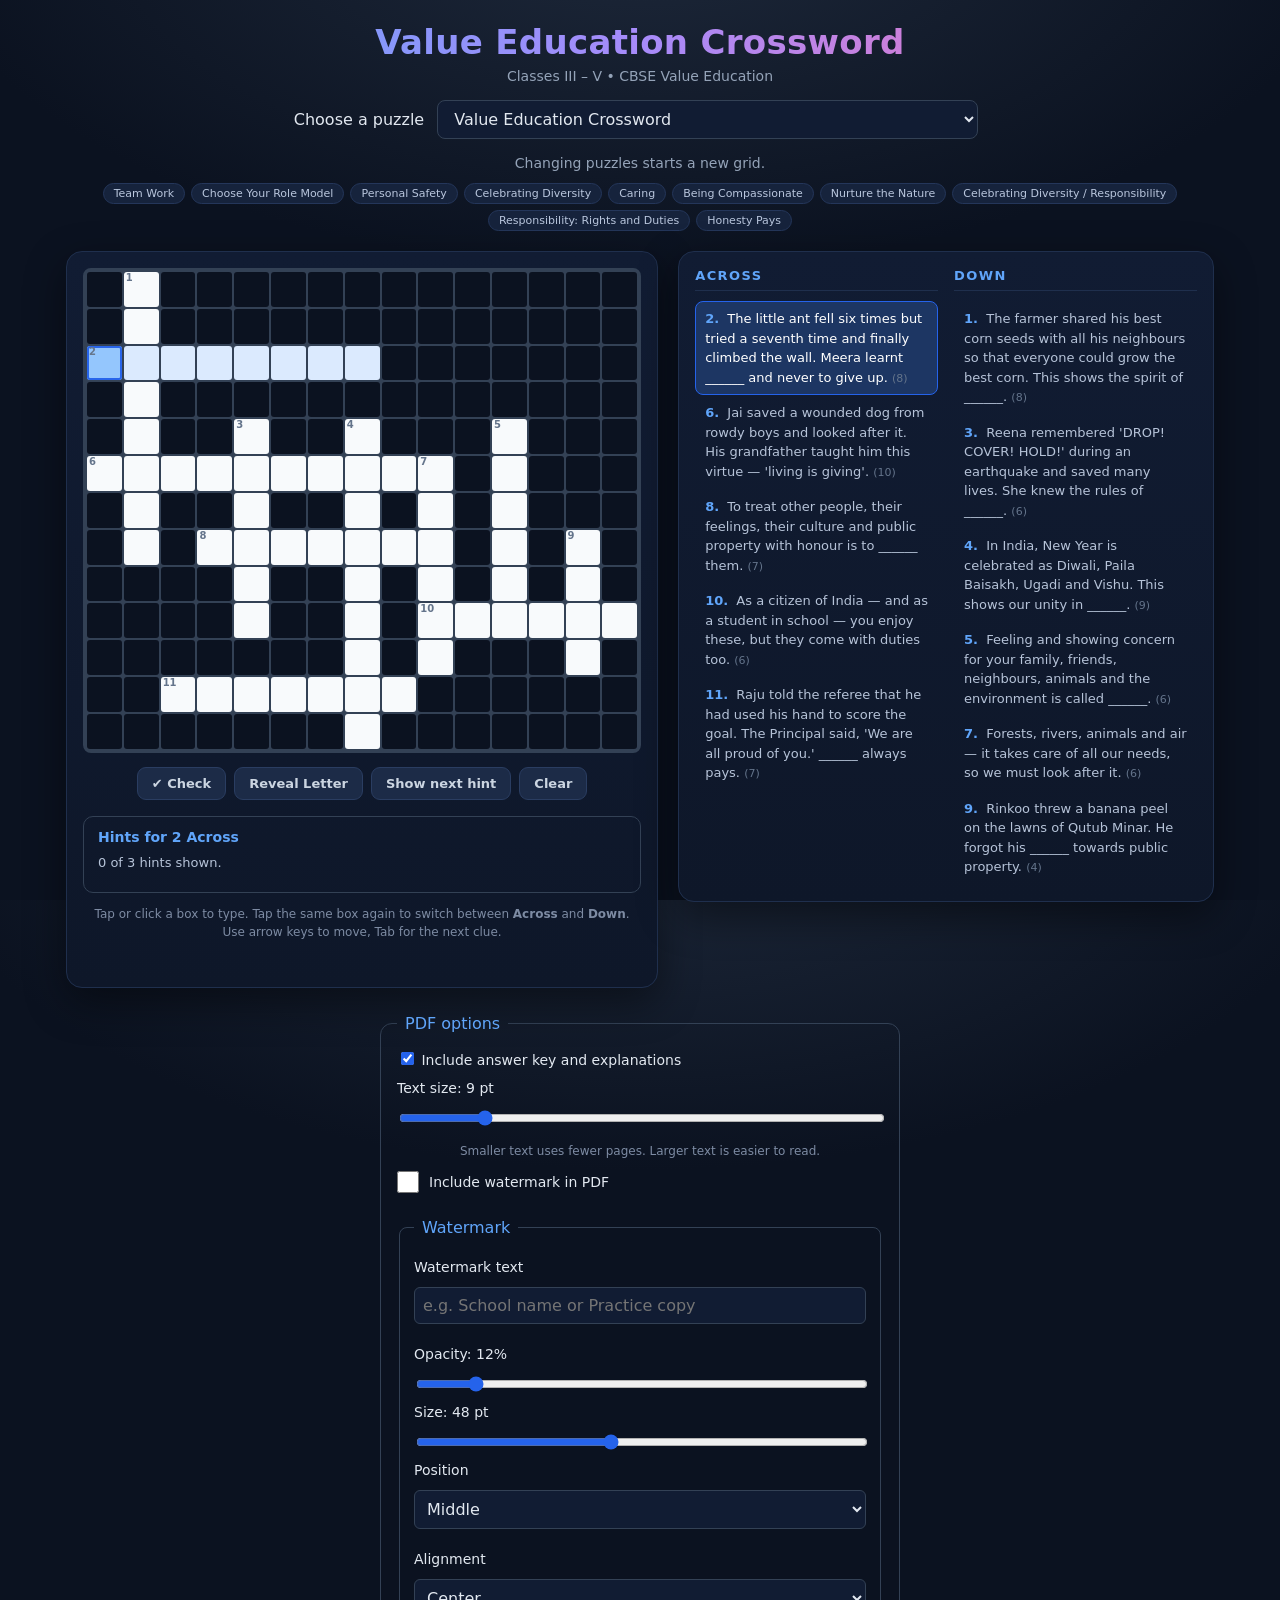
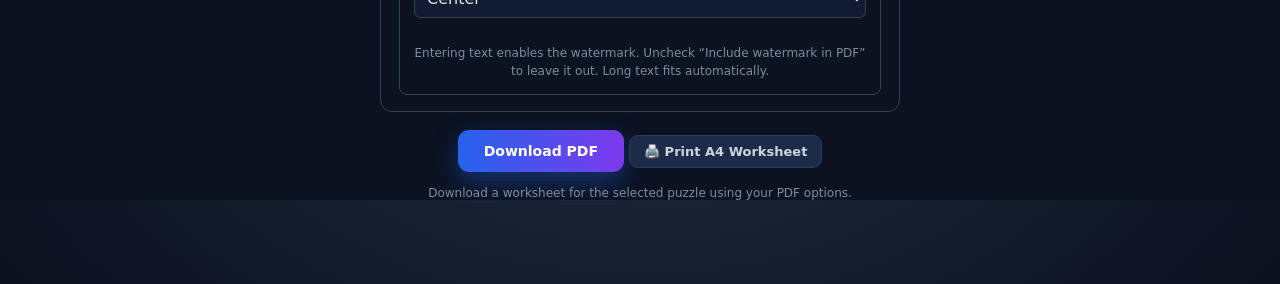
==== crossword/index.html @ b8155b6d "Keep watermark controls editable and improve phone usability" ====
<!DOCTYPE html>
<html lang="en">
<head>
<meta charset="utf-8">
<meta name="viewport" content="width=device-width, initial-scale=1">
<title>Value Education Crossword — Classes III–V</title>
<link rel="stylesheet" href="style.css">
</head>
<body>

<!-- ============ INTERACTIVE APP ============ -->
<div class="app">
  <header class="top">
    <h1>Value Education Crossword</h1>
    <p>Classes III – V &nbsp;•&nbsp; CBSE Value Education</p>
    <label for="puzzle-select">Choose a puzzle</label>
    <select id="puzzle-select" disabled><option>Loading puzzles…</option></select>
    <p id="puzzle-load-status" role="status">Loading puzzles…</p>
    <div class="chips"></div>
  </header>

  <div class="layout">
    <section class="card">
      <div class="grid-wrap">
        <div id="grid" tabindex="0">
          <input id="letter-input" type="text" inputmode="text" autocomplete="off" autocorrect="off" autocapitalize="characters" spellcheck="false" aria-label="Crossword letter" aria-describedby="typing-hint">
        </div>
      </div>
      <div class="toolbar">
        <button id="btn-check">✔ Check</button>
        <button id="btn-letter">Reveal Letter</button>
        <button id="btn-hint" disabled>Show next hint</button>
        <button id="btn-clear">Clear</button>
      </div>
      <section class="word-hints" aria-labelledby="word-hints-title">
        <h2 id="word-hints-title">Word hints</h2>
        <p id="word-hints-status" role="status">Select a word to see its available hints.</p>
        <ol id="word-hints-list"></ol>
      </section>
      <p class="hint" id="typing-hint">Tap or click a box to type. Tap the same box again to switch between <b>Across</b> and <b>Down</b>. Use arrow keys to move, Tab for the next clue.</p>
      <div class="status" id="status"></div>
    </section>

    <section class="card clues-card">
      <div class="clue-col">
        <h3>Across</h3>
        <ul id="across-list"></ul>
      </div>
      <div class="clue-col">
        <h3>Down</h3>
        <ul id="down-list"></ul>
      </div>
    </section>
  </div>

  <div class="print-bar">
    <fieldset class="pdf-options">
      <legend>PDF options</legend>
      <label><input id="pdf-answers" type="checkbox" checked> Include answer key and explanations</label>
      <label for="pdf-text-size">Text size: <output id="pdf-text-size-value" for="pdf-text-size">9 pt</output></label>
      <input id="pdf-text-size" type="range" min="8" max="14" step="0.5" value="9">
      <p class="hint">Smaller text uses fewer pages. Larger text is easier to read.</p>
      <label class="watermark-toggle"><input id="pdf-watermark-enabled" type="checkbox"> Include watermark in PDF</label>
      <fieldset id="pdf-watermark-options" class="watermark-options">
        <legend>Watermark</legend>
        <label for="pdf-watermark-text">Watermark text</label>
        <input id="pdf-watermark-text" type="text" maxlength="120" placeholder="e.g. School name or Practice copy">
        <label for="pdf-watermark-opacity">Opacity: <output id="pdf-watermark-opacity-value" for="pdf-watermark-opacity">12%</output></label>
        <input id="pdf-watermark-opacity" type="range" min="0" max="100" value="12">
        <label for="pdf-watermark-size">Size: <output id="pdf-watermark-size-value" for="pdf-watermark-size">48 pt</output></label>
        <input id="pdf-watermark-size" type="range" min="12" max="96" step="2" value="48">
        <label for="pdf-watermark-position">Position</label>
        <select id="pdf-watermark-position">
          <option value="top">Top</option>
          <option value="middle" selected>Middle</option>
          <option value="bottom">Bottom</option>
        </select>
        <label for="pdf-watermark-alignment">Alignment</label>
        <select id="pdf-watermark-alignment">
          <option value="left">Left</option>
          <option value="center" selected>Center</option>
          <option value="right">Right</option>
        </select>
        <p class="hint">Entering text enables the watermark. Uncheck “Include watermark in PDF” to leave it out. Long text fits automatically.</p>
      </fieldset>
    </fieldset>
    <button id="btn-pdf" class="primary" disabled>Download PDF</button>
    <button id="btn-print" disabled>🖨️ Print A4 Worksheet</button>
    <p class="hint">Download a worksheet for the selected puzzle using your PDF options.</p>
    <p id="pdf-status" class="hint" role="status"></p>
  </div>
</div>

<!-- ============ PRINT AREA ============ -->
<div id="print-area"></div>

<script src="vendor/qrcode.js"></script>
<script src="pdf.js"></script>
<script src="script.js"></script>
</body>
</html>
---- crossword/style.css ----
:root{
  --bg:#0b1220; --panel:#111c33; --line:#1f2f4d; --line2:#334155;
  --ink:#e2e8f0; --muted:#94a3b8; --accent:#2563eb; --accent2:#60a5fa;
  --good:#16a34a; --bad:#dc2626; --teal:#0d9488;
}
*{box-sizing:border-box}
html,body{height:100%}
body{
  margin:0;
  font-family:"Segoe UI",system-ui,-apple-system,"Helvetica Neue",Arial,sans-serif;
  background:radial-gradient(1200px 600px at 50% -10%,#1e293b 0%,#0b1220 60%);
  color:var(--ink);
  min-height:100vh;
}
.app{max-width:1180px;margin:0 auto;padding:22px 16px 70px}

/* ---------- Header ---------- */
header.top{text-align:center;margin-bottom:20px}
header.top h1{
  font-size:clamp(21px,3.6vw,34px);margin:0 0 6px;letter-spacing:.3px;
  background:linear-gradient(90deg,#60a5fa,#a78bfa,#f472b6);
  -webkit-background-clip:text;background-clip:text;color:transparent;
}
header.top p{margin:2px 0;color:var(--muted);font-size:14px}
.chips{display:flex;flex-wrap:wrap;gap:6px;justify-content:center;margin-top:12px}
.chip{
  background:#16233c;border:1px solid #24365a;color:#b9c6dd;
  font-size:11px;padding:3px 10px;border-radius:999px;white-space:nowrap;
}

#puzzle-select{font:inherit;color:var(--ink);background:var(--panel);border:1px solid var(--line2);border-radius:8px;padding:8px 12px;margin:14px 8px;max-width:100%}
/* ---------- Layout ---------- */
.layout{display:grid;grid-template-columns:minmax(330px,1.05fr) minmax(310px,.95fr);gap:20px;align-items:start}
@media (max-width:920px){.layout{grid-template-columns:1fr}}
.card{
  background:linear-gradient(180deg,#111c33,#0e1729);
  border:1px solid var(--line);border-radius:16px;padding:16px;
  box-shadow:0 14px 40px rgba(0,0,0,.45);
}

/* ---------- Grid ---------- */
.grid-wrap{display:flex;justify-content:center}
#grid{
  position:relative;
  display:grid;gap:2px;background:var(--line2);border:2px solid var(--line2);
  border-radius:8px;padding:2px;width:100%;max-width:640px;outline:none;
}
#letter-input{position:absolute;display:none;opacity:.01;pointer-events:none;font-size:16px;border:0;padding:0;caret-color:transparent}
.cell{
  position:relative;aspect-ratio:1/1;background:#f8fafc;border-radius:3px;
  display:flex;align-items:center;justify-content:center;
  font-weight:800;color:#0f172a;font-size:clamp(9px,1.55vw,18px);
  cursor:pointer;user-select:none;transition:background .12s;
}
.cell.black{background:#0b1220;border-radius:3px;cursor:default}
.cell .num{
  position:absolute;top:1px;left:2px;line-height:1;
  font-size:clamp(6px,.92vw,10px);font-weight:700;color:#64748b;
}
.cell .ltr{line-height:1;padding-top:2px}
.cell.hl{background:#dbeafe}
.cell.sel{background:#93c5fd;box-shadow:inset 0 0 0 2px var(--accent)}
.cell.wrong{color:var(--bad)}
.cell.revealed{color:var(--teal)}

/* ---------- Toolbar ---------- */
.toolbar{display:flex;flex-wrap:wrap;gap:8px;margin-top:14px;justify-content:center}
button{
  font-family:inherit;font-size:13px;font-weight:600;cursor:pointer;
  background:#1c2b47;color:#cbd5e1;border:1px solid #2a3d61;
  padding:8px 14px;border-radius:9px;transition:.15s;
}
button:hover{background:#24385c;color:#fff;transform:translateY(-1px)}
button:active{transform:translateY(0)}
.hint{text-align:center;color:#7d8ba3;font-size:12px;margin:12px 0 0;line-height:1.5}
.status{text-align:center;font-size:14px;font-weight:700;margin-top:10px;min-height:20px}
.word-hints{margin-top:16px;padding:12px 14px;border:1px solid var(--line2);border-radius:10px}
.word-hints h2{font-size:14px;margin:0 0 8px;color:var(--accent2)}
.word-hints p,.word-hints li{font-size:13px;line-height:1.5;color:#b6c3d8}
.word-hints p{margin:0}
.word-hints ol{padding-left:20px;margin:8px 0 0}
.word-hints li+li{margin-top:6px}
button:disabled{opacity:.5;cursor:default;transform:none}

/* ---------- Clues ---------- */
.clues-card{display:grid;grid-template-columns:1fr 1fr;gap:16px}
@media (max-width:560px){.clues-card{grid-template-columns:1fr}}
.clue-col h3{
  margin:0 0 10px;font-size:13px;letter-spacing:1.4px;text-transform:uppercase;
  color:var(--accent2);border-bottom:1px solid var(--line);padding-bottom:7px;
}
.clue-col ul{list-style:none;margin:0;padding:0}
.clue-col li{
  font-size:13px;line-height:1.5;color:#b6c3d8;padding:7px 9px;border-radius:8px;
  cursor:pointer;transition:.12s;border:1px solid transparent;
}
.clue-col li:hover{background:#17253e}
.clue-col li.active{background:#1d3663;border-color:var(--accent);color:#fff}
.clue-col li b{color:var(--accent2);margin-right:4px}
.len{color:#64748b;font-size:11px}

/* ---------- Print bar ---------- */
.print-bar{text-align:center;margin-top:26px}
.pdf-options{max-width:520px;margin:0 auto 18px;padding:16px;border:1px solid var(--line2);border-radius:12px;text-align:left}
.pdf-options legend{color:var(--accent2);padding:0 8px}
.pdf-options label{display:block;margin-bottom:12px;font-size:14px}
.pdf-options input[type="range"]{width:100%;accent-color:var(--accent)}
.pdf-options input[type="checkbox"]{accent-color:var(--accent)}
.watermark-options{margin-top:14px;padding:14px;border:1px solid var(--line2);border-radius:8px}
.pdf-options .watermark-toggle{display:flex;align-items:center;gap:10px;min-height:44px;cursor:pointer}
.watermark-toggle input{width:22px;height:22px;margin:0;flex-shrink:0}
.watermark-options input[type="text"],.watermark-options select{width:100%;font:inherit;font-size:16px;background:var(--panel);color:var(--ink);border:1px solid var(--line2);border-radius:6px;padding:8px;margin-bottom:14px}
.watermark-options label{margin-top:8px}
button.primary{
  background:linear-gradient(90deg,#2563eb,#7c3aed);color:#fff;border:none;
  padding:13px 26px;font-size:14px;border-radius:11px;
  box-shadow:0 10px 26px rgba(37,99,235,.4);
}
button.primary:hover{filter:brightness(1.12)}

/* ================= PRINT ================= */
#print-area{display:none}

@media print{
  @page{size:A4 portrait;margin:11mm}
  body{background:#fff !important;color:#000 !important}
  .app{display:none !important}
  #print-area{display:block !important}
  .print-page{page-break-after:always}
  .print-page:last-child{page-break-after:auto}

  .print-page h1{font-size:17pt;margin:0 0 2mm;text-align:center;color:#000}
  .psub{text-align:center;font-size:9pt;color:#444;margin:0 0 2mm}
  .pinst{font-size:8.5pt;color:#333;margin:0 0 3mm;text-align:center;line-height:1.4}
  .pname{font-size:9pt;color:#000;margin:0 0 4mm;text-align:center;letter-spacing:.4px}

  .p-grid{display:grid;margin:0 auto 5mm;width:max-content}
  .p-cell{
    border:.6pt solid #555;position:relative;
    display:flex;align-items:center;justify-content:center;
    font-size:9pt;font-weight:700;color:#000;
  }
  .p-black{background:transparent;border:none}
  .p-num{position:absolute;top:0;left:1px;font-size:5pt;font-weight:700;line-height:1;color:#000}
  .p-ltr{font-size:9pt;font-weight:800;line-height:1}

  .p-clues{display:grid;grid-template-columns:1fr 1fr;gap:6mm}
  .p-clues h2{
    font-size:9.5pt;margin:0 0 2mm;letter-spacing:1px;text-transform:uppercase;
    border-bottom:.8pt solid #000;padding-bottom:1mm;
  }
  .p-clues p{font-size:8pt;line-height:1.4;margin:0 0 2mm;color:#000}
  .p-clues p{break-inside:avoid}
  .p-hint{display:block;margin-top:1mm}
  .p-len{color:#555;font-size:7pt}

  .p-explain p{
    font-size:7.6pt;line-height:1.42;margin:0 0 2.2mm;color:#000;
    padding-bottom:1.6mm;border-bottom:.4pt dotted #999;
  }
  .p-explain b{font-size:8pt}
  .p-explain i{color:#333}
  .p-exp{display:block;margin-top:.6mm;color:#222}
  .p-grid-answers .p-cell{font-size:6.6pt}
  .p-grid-answers .p-ltr{font-size:6.6pt}
  .p-grid-answers .p-num{font-size:4pt}
}
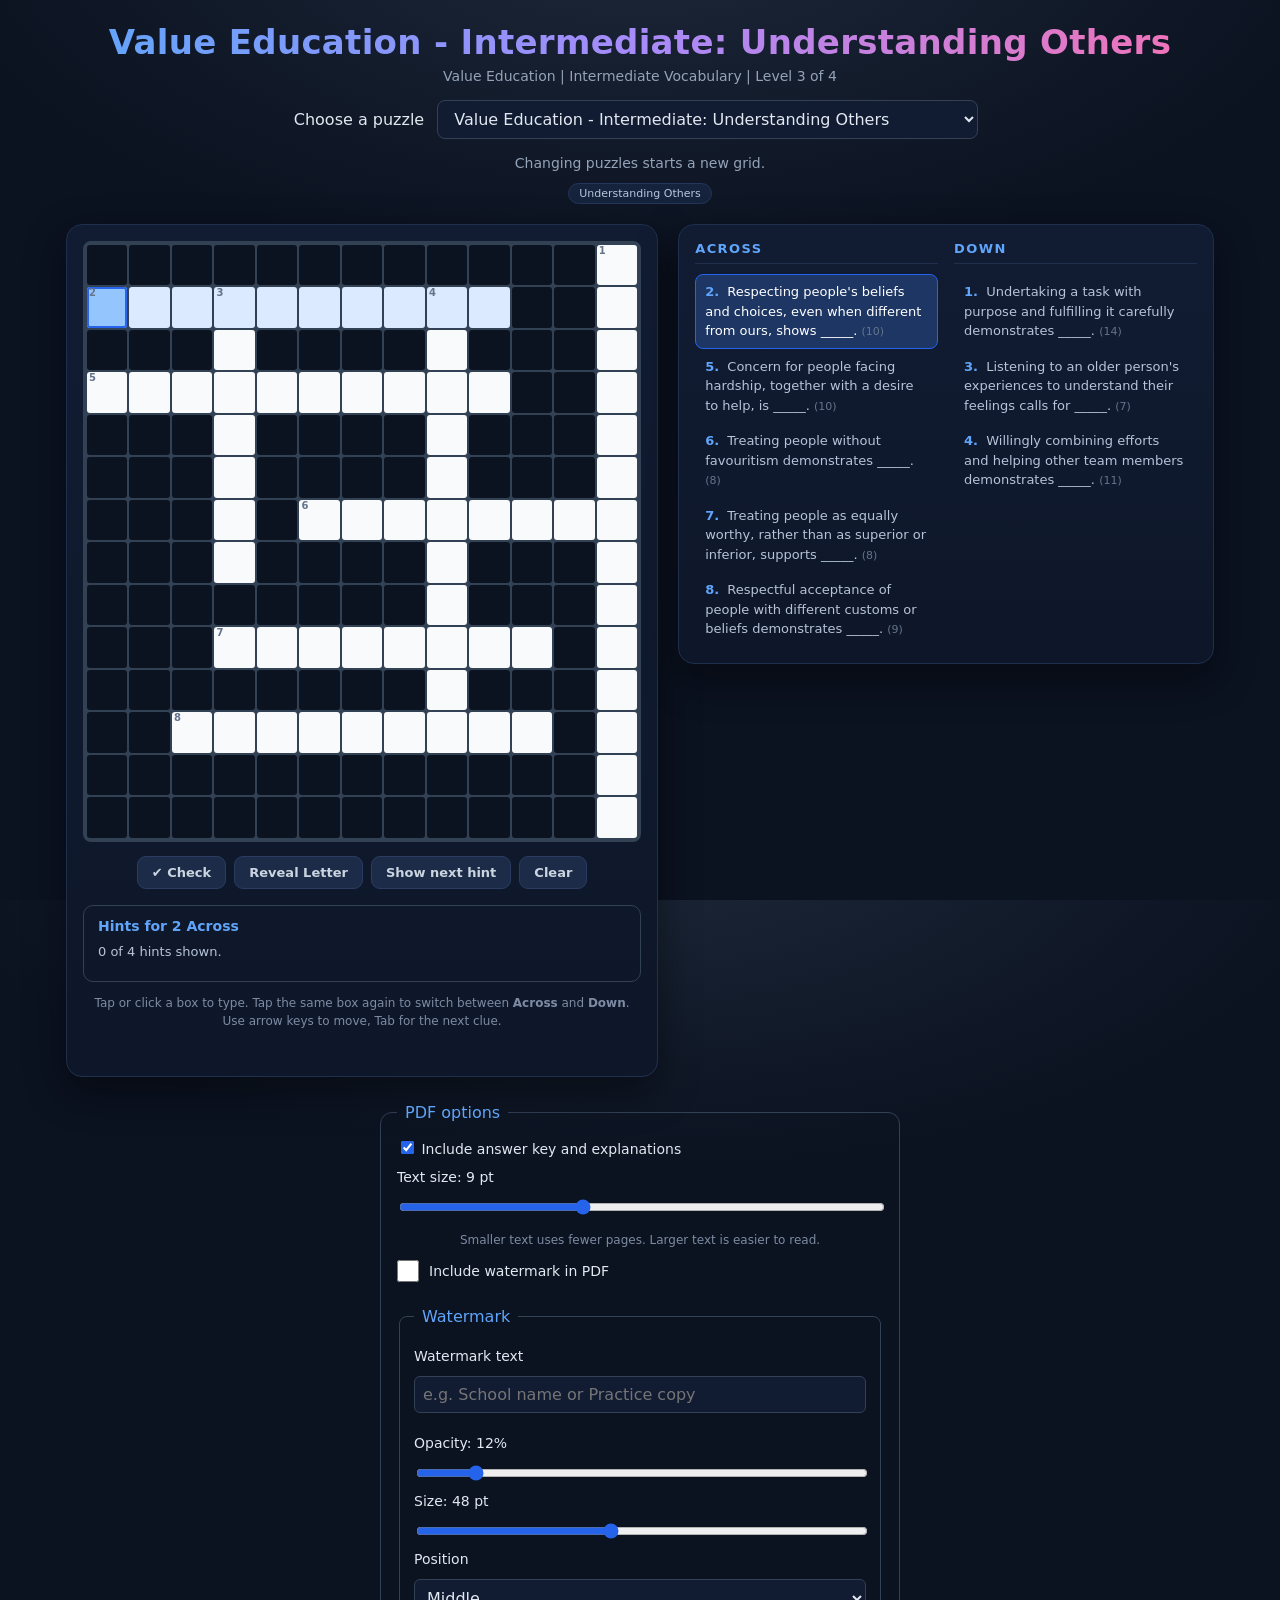
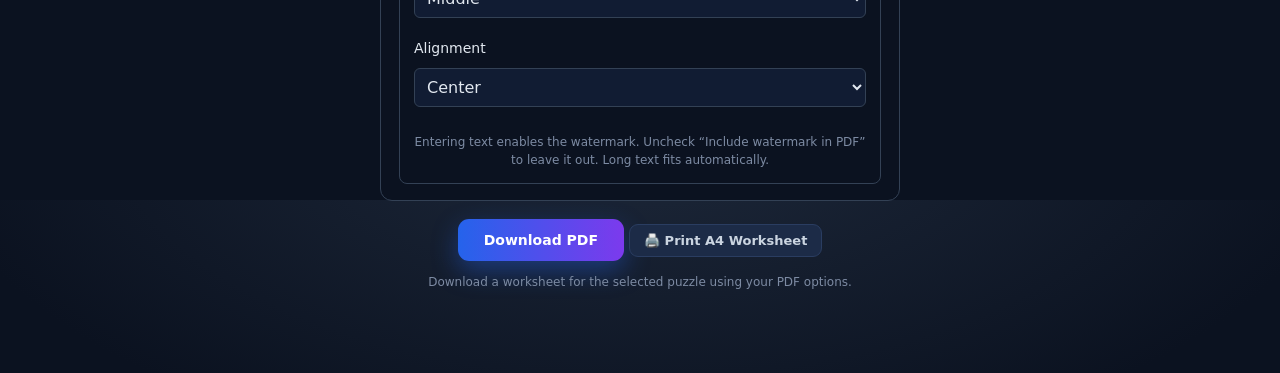
==== commit 24e945bf: "Lower minimum PDF text size to 6 pt" ====
--- a/crossword/index.html
+++ b/crossword/index.html
@@ -58,7 +58,7 @@
       <legend>PDF options</legend>
       <label><input id="pdf-answers" type="checkbox" checked> Include answer key and explanations</label>
       <label for="pdf-text-size">Text size: <output id="pdf-text-size-value" for="pdf-text-size">9 pt</output></label>
-      <input id="pdf-text-size" type="range" min="8" max="14" step="0.5" value="9">
+      <input id="pdf-text-size" type="range" min="6" max="14" step="0.5" value="9">
       <p class="hint">Smaller text uses fewer pages. Larger text is easier to read.</p>
       <label class="watermark-toggle"><input id="pdf-watermark-enabled" type="checkbox"> Include watermark in PDF</label>
       <fieldset id="pdf-watermark-options" class="watermark-options">
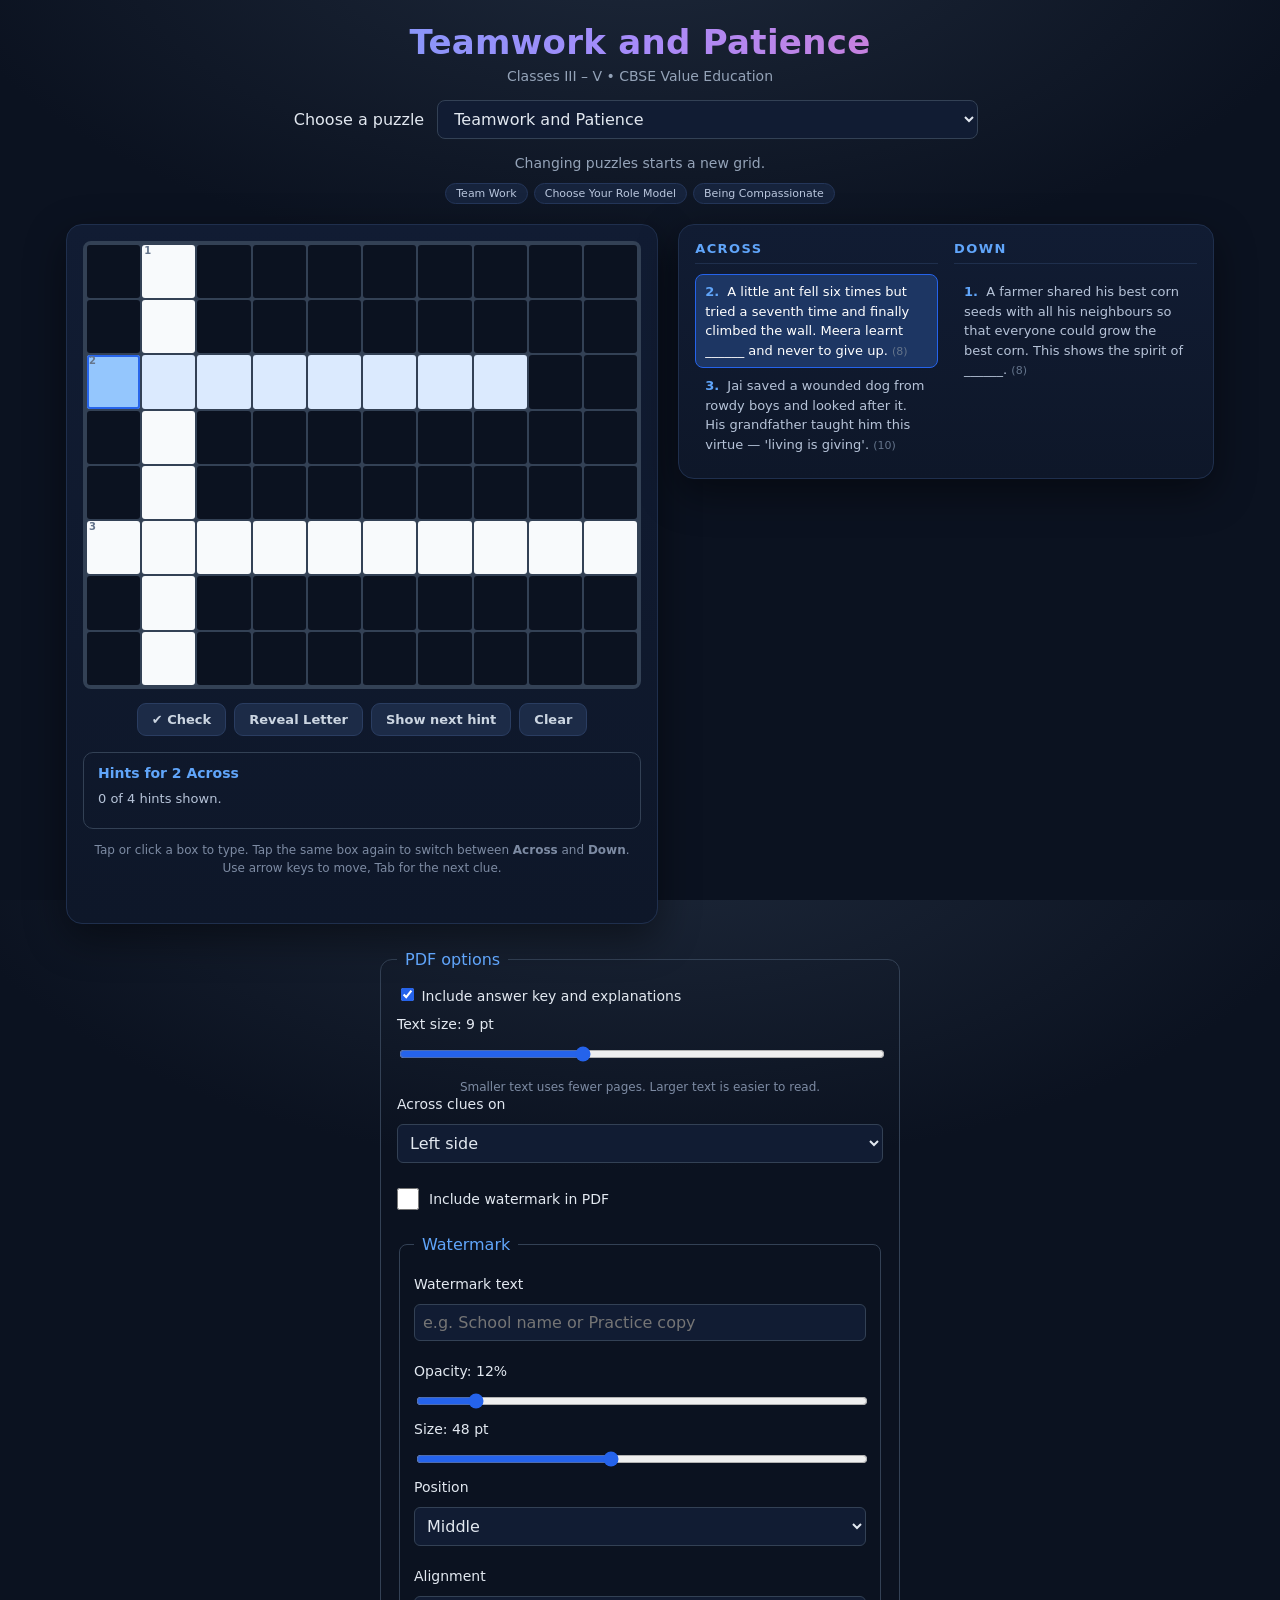
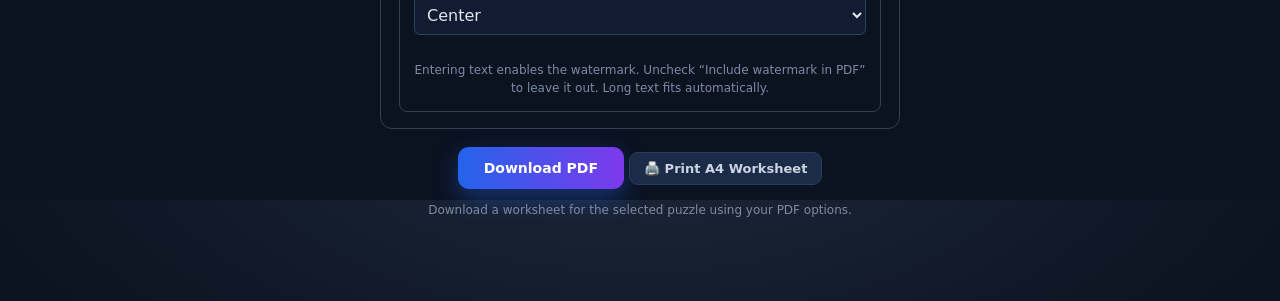
==== commit 52575a43: "Allow choosing Across clue column in PDF" ====
--- a/crossword/index.html
+++ b/crossword/index.html
@@ -60,6 +60,11 @@
       <label for="pdf-text-size">Text size: <output id="pdf-text-size-value" for="pdf-text-size">9 pt</output></label>
       <input id="pdf-text-size" type="range" min="6" max="14" step="0.5" value="9">
       <p class="hint">Smaller text uses fewer pages. Larger text is easier to read.</p>
+      <label for="pdf-across-side">Across clues on</label>
+      <select id="pdf-across-side">
+        <option value="left">Left side</option>
+        <option value="right">Right side</option>
+      </select>
       <label class="watermark-toggle"><input id="pdf-watermark-enabled" type="checkbox"> Include watermark in PDF</label>
       <fieldset id="pdf-watermark-options" class="watermark-options">
         <legend>Watermark</legend>
--- a/crossword/style.css
+++ b/crossword/style.css
@@ -106,6 +106,7 @@
 .pdf-options label{display:block;margin-bottom:12px;font-size:14px}
 .pdf-options input[type="range"]{width:100%;accent-color:var(--accent)}
 .pdf-options input[type="checkbox"]{accent-color:var(--accent)}
+.pdf-options > select{width:100%;font:inherit;font-size:16px;background:var(--panel);color:var(--ink);border:1px solid var(--line2);border-radius:6px;padding:8px;margin-bottom:14px}
 .watermark-options{margin-top:14px;padding:14px;border:1px solid var(--line2);border-radius:8px}
 .pdf-options .watermark-toggle{display:flex;align-items:center;gap:10px;min-height:44px;cursor:pointer}
 .watermark-toggle input{width:22px;height:22px;margin:0;flex-shrink:0}
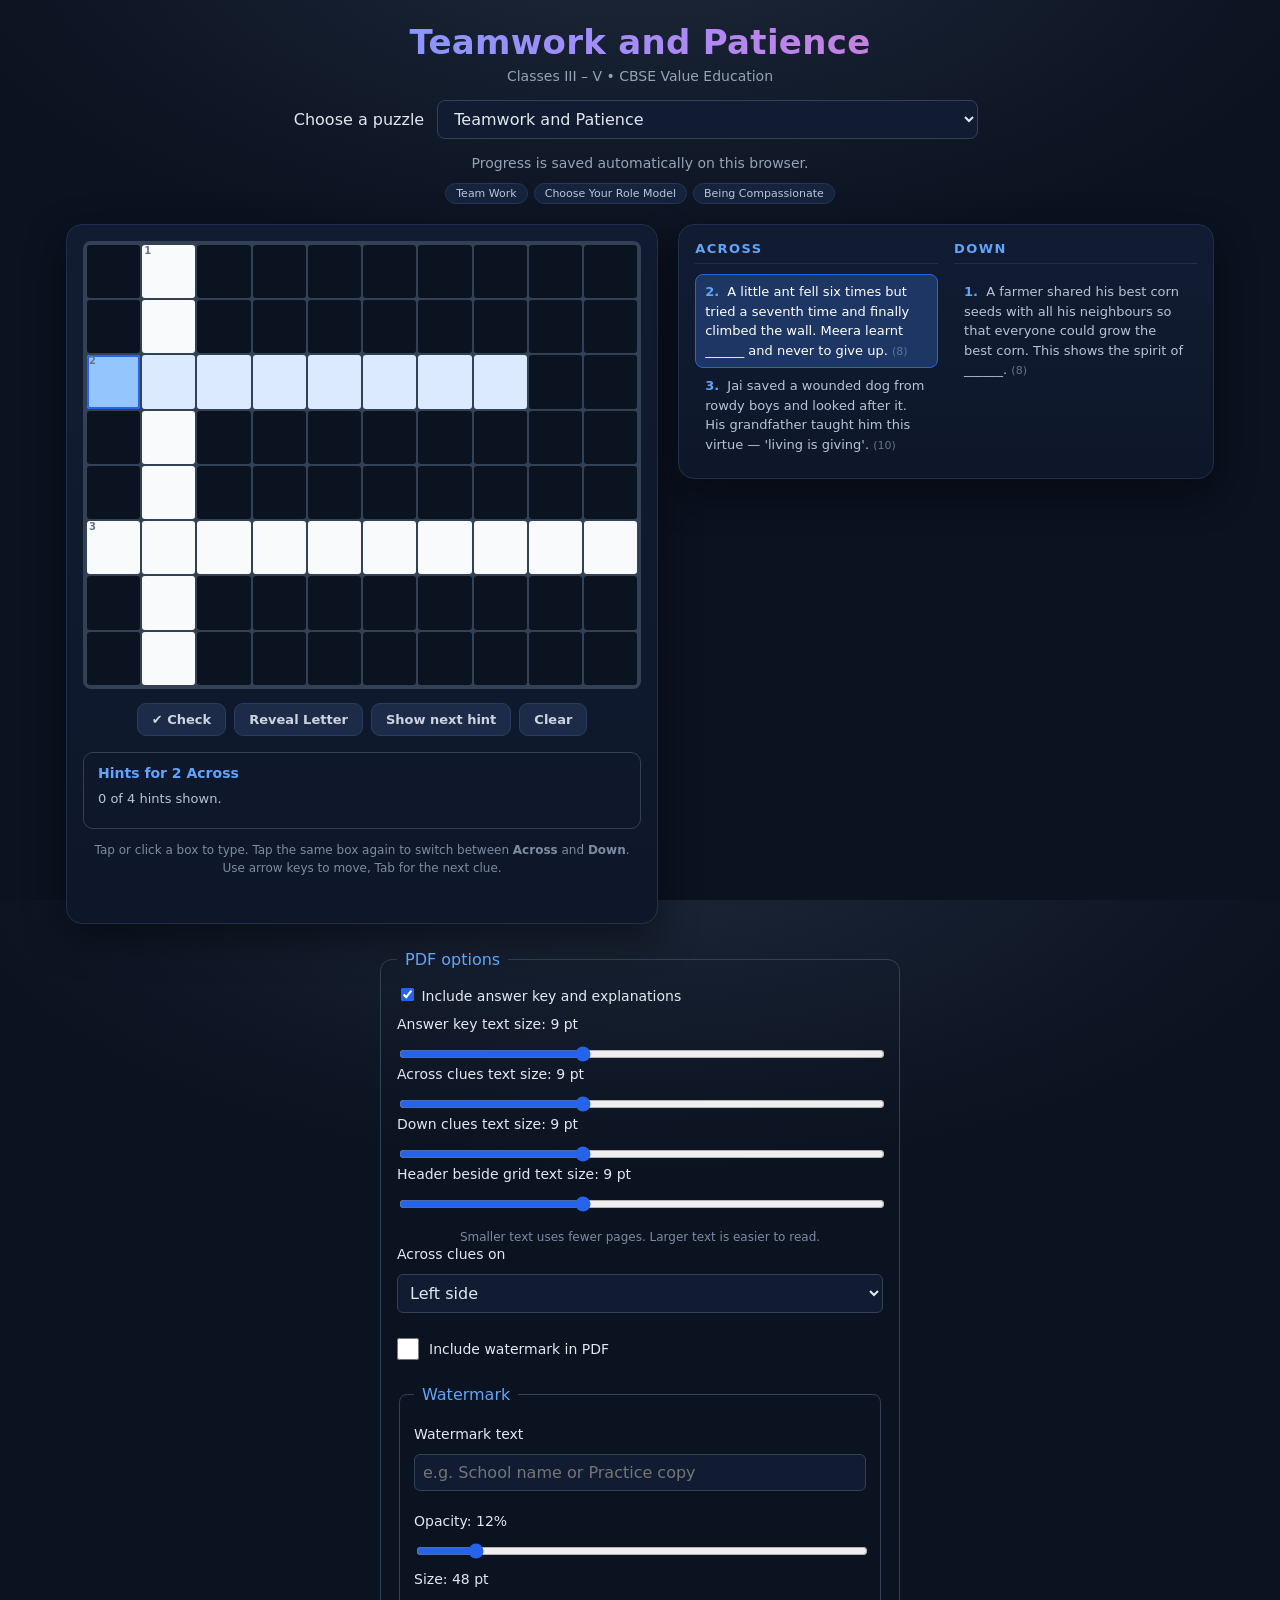
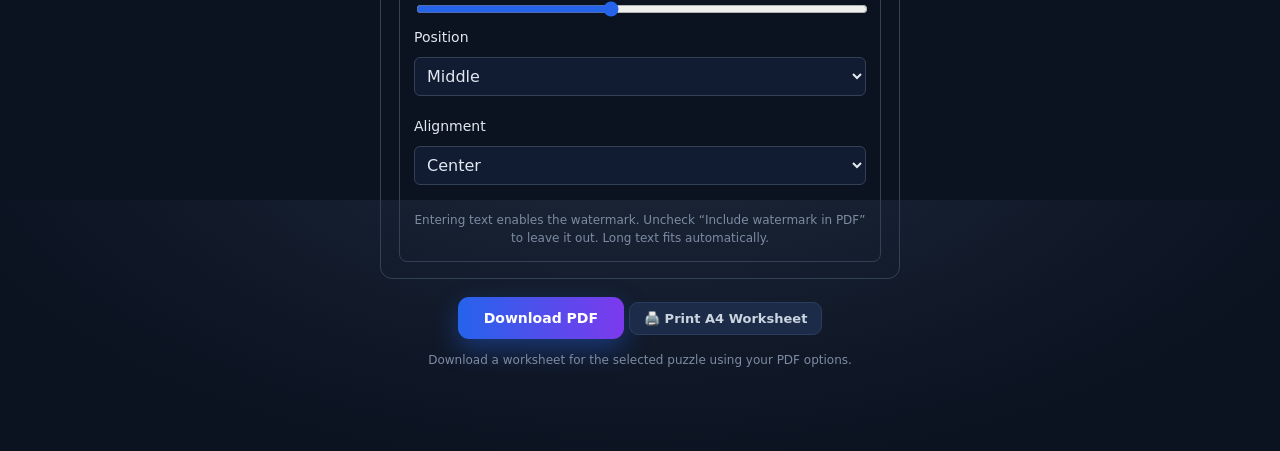
==== commit 298a8e6e: "Save crossword progress and customize PDF section text sizes" ====
--- a/crossword/index.html
+++ b/crossword/index.html
@@ -57,8 +57,14 @@
     <fieldset class="pdf-options">
       <legend>PDF options</legend>
       <label><input id="pdf-answers" type="checkbox" checked> Include answer key and explanations</label>
-      <label for="pdf-text-size">Text size: <output id="pdf-text-size-value" for="pdf-text-size">9 pt</output></label>
+      <label for="pdf-text-size">Answer key text size: <output id="pdf-text-size-value" for="pdf-text-size">9 pt</output></label>
       <input id="pdf-text-size" type="range" min="6" max="14" step="0.5" value="9">
+      <label for="pdf-across-text-size">Across clues text size: <output id="pdf-across-text-size-value" for="pdf-across-text-size">9 pt</output></label>
+      <input id="pdf-across-text-size" type="range" min="6" max="14" step="0.5" value="9">
+      <label for="pdf-down-text-size">Down clues text size: <output id="pdf-down-text-size-value" for="pdf-down-text-size">9 pt</output></label>
+      <input id="pdf-down-text-size" type="range" min="6" max="14" step="0.5" value="9">
+      <label for="pdf-header-text-size">Header beside grid text size: <output id="pdf-header-text-size-value" for="pdf-header-text-size">9 pt</output></label>
+      <input id="pdf-header-text-size" type="range" min="6" max="14" step="0.5" value="9">
       <p class="hint">Smaller text uses fewer pages. Larger text is easier to read.</p>
       <label for="pdf-across-side">Across clues on</label>
       <select id="pdf-across-side">
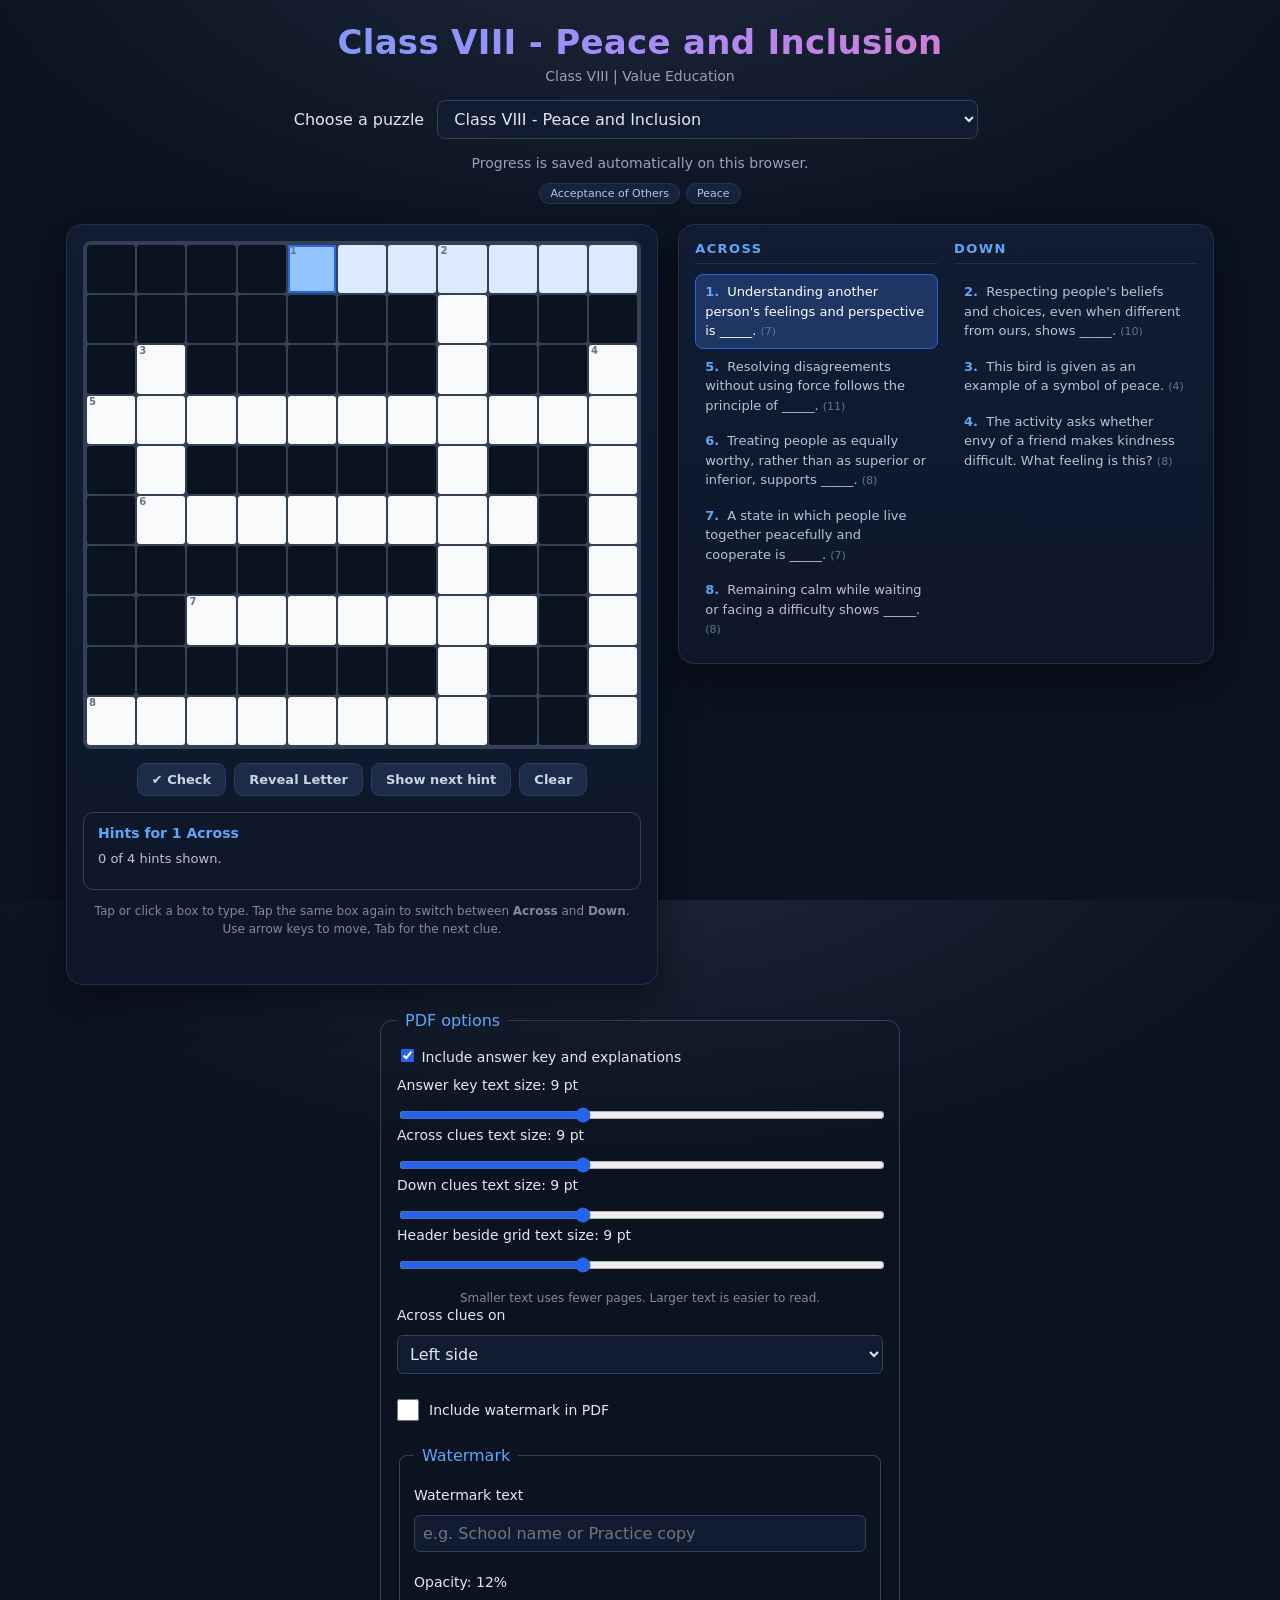
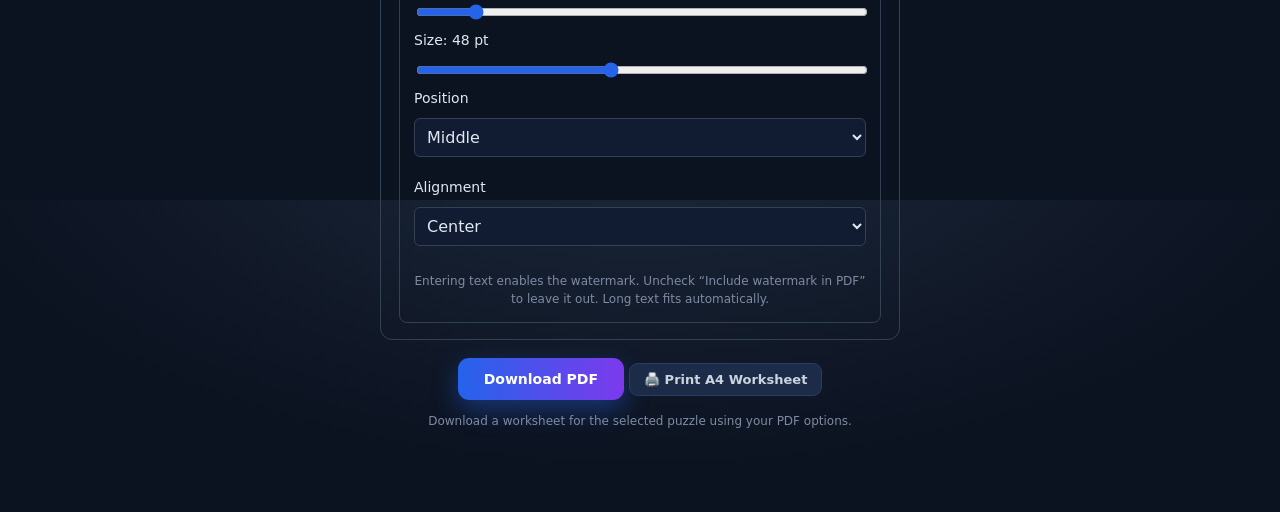
==== commit 5be2b059: "Update PDF slider labels and confirm clearing crossword progress" ====
--- a/crossword/index.html
+++ b/crossword/index.html
@@ -106,7 +106,7 @@
 <div id="print-area"></div>
 
 <script src="vendor/qrcode.js"></script>
-<script src="pdf.js"></script>
-<script src="script.js"></script>
+<script src="pdf.js?v=20261007-section-sizes"></script>
+<script src="script.js?v=20261007-clear-confirmation"></script>
 </body>
 </html>
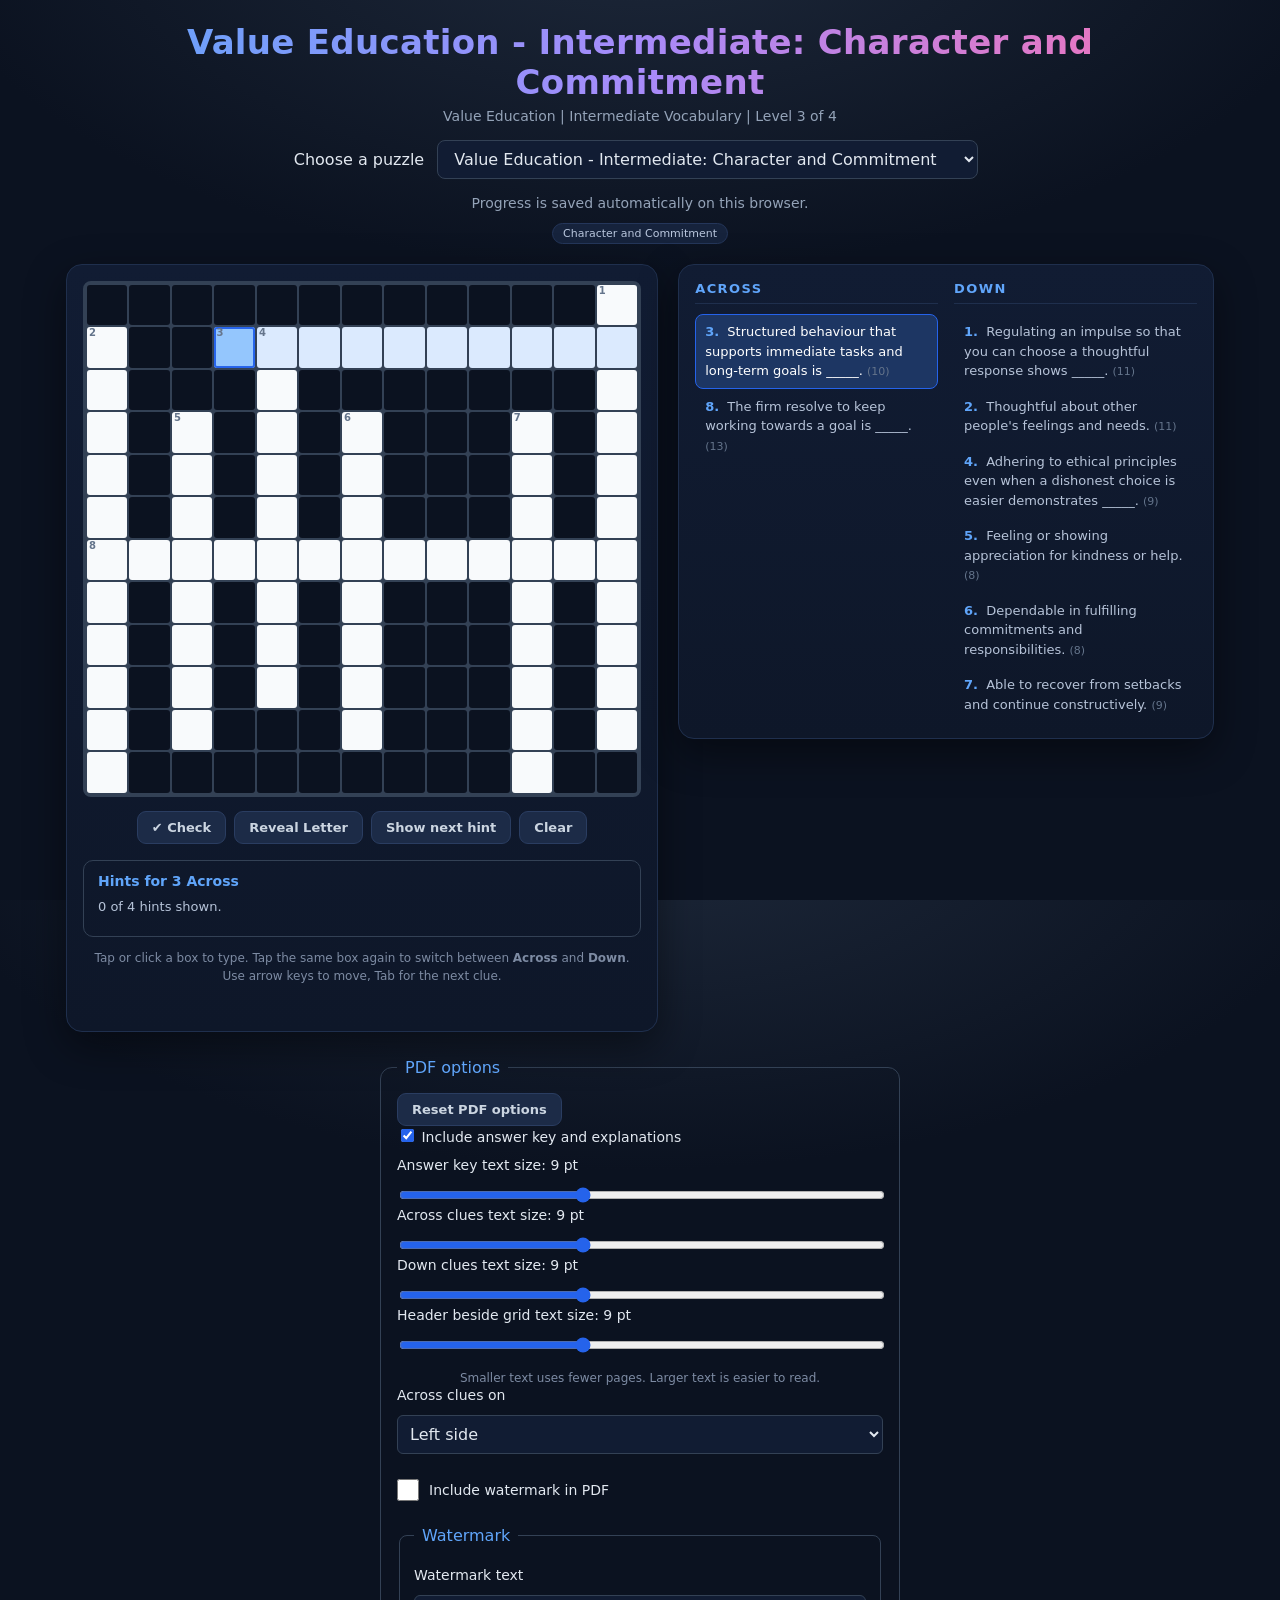
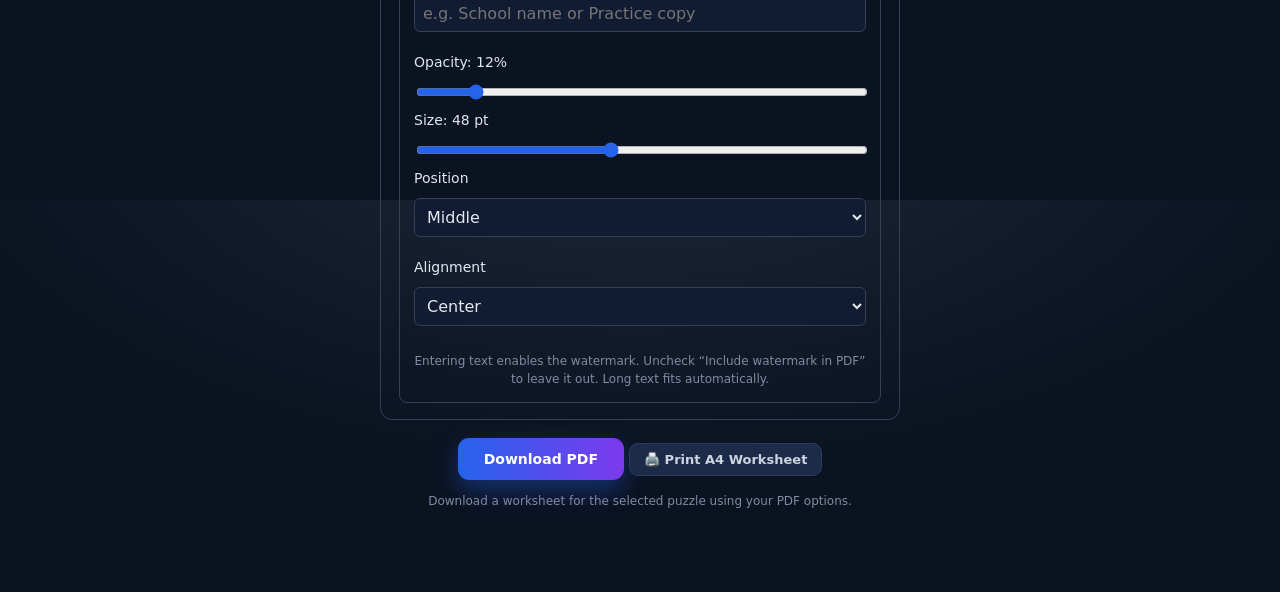
==== commit 29c579e1: "Add reset button for saved PDF options" ====
--- a/crossword/index.html
+++ b/crossword/index.html
@@ -56,6 +56,7 @@
   <div class="print-bar">
     <fieldset class="pdf-options">
       <legend>PDF options</legend>
+      <button id="btn-reset-pdf-options" type="button">Reset PDF options</button>
       <label><input id="pdf-answers" type="checkbox" checked> Include answer key and explanations</label>
       <label for="pdf-text-size">Answer key text size: <output id="pdf-text-size-value" for="pdf-text-size">9 pt</output></label>
       <input id="pdf-text-size" type="range" min="6" max="14" step="0.5" value="9">
@@ -107,6 +108,6 @@
 
 <script src="vendor/qrcode.js"></script>
 <script src="pdf.js?v=20261007-section-sizes"></script>
-<script src="script.js?v=20261007-clear-confirmation"></script>
+<script src="script.js?v=20261007-reset-pdf"></script>
 </body>
 </html>
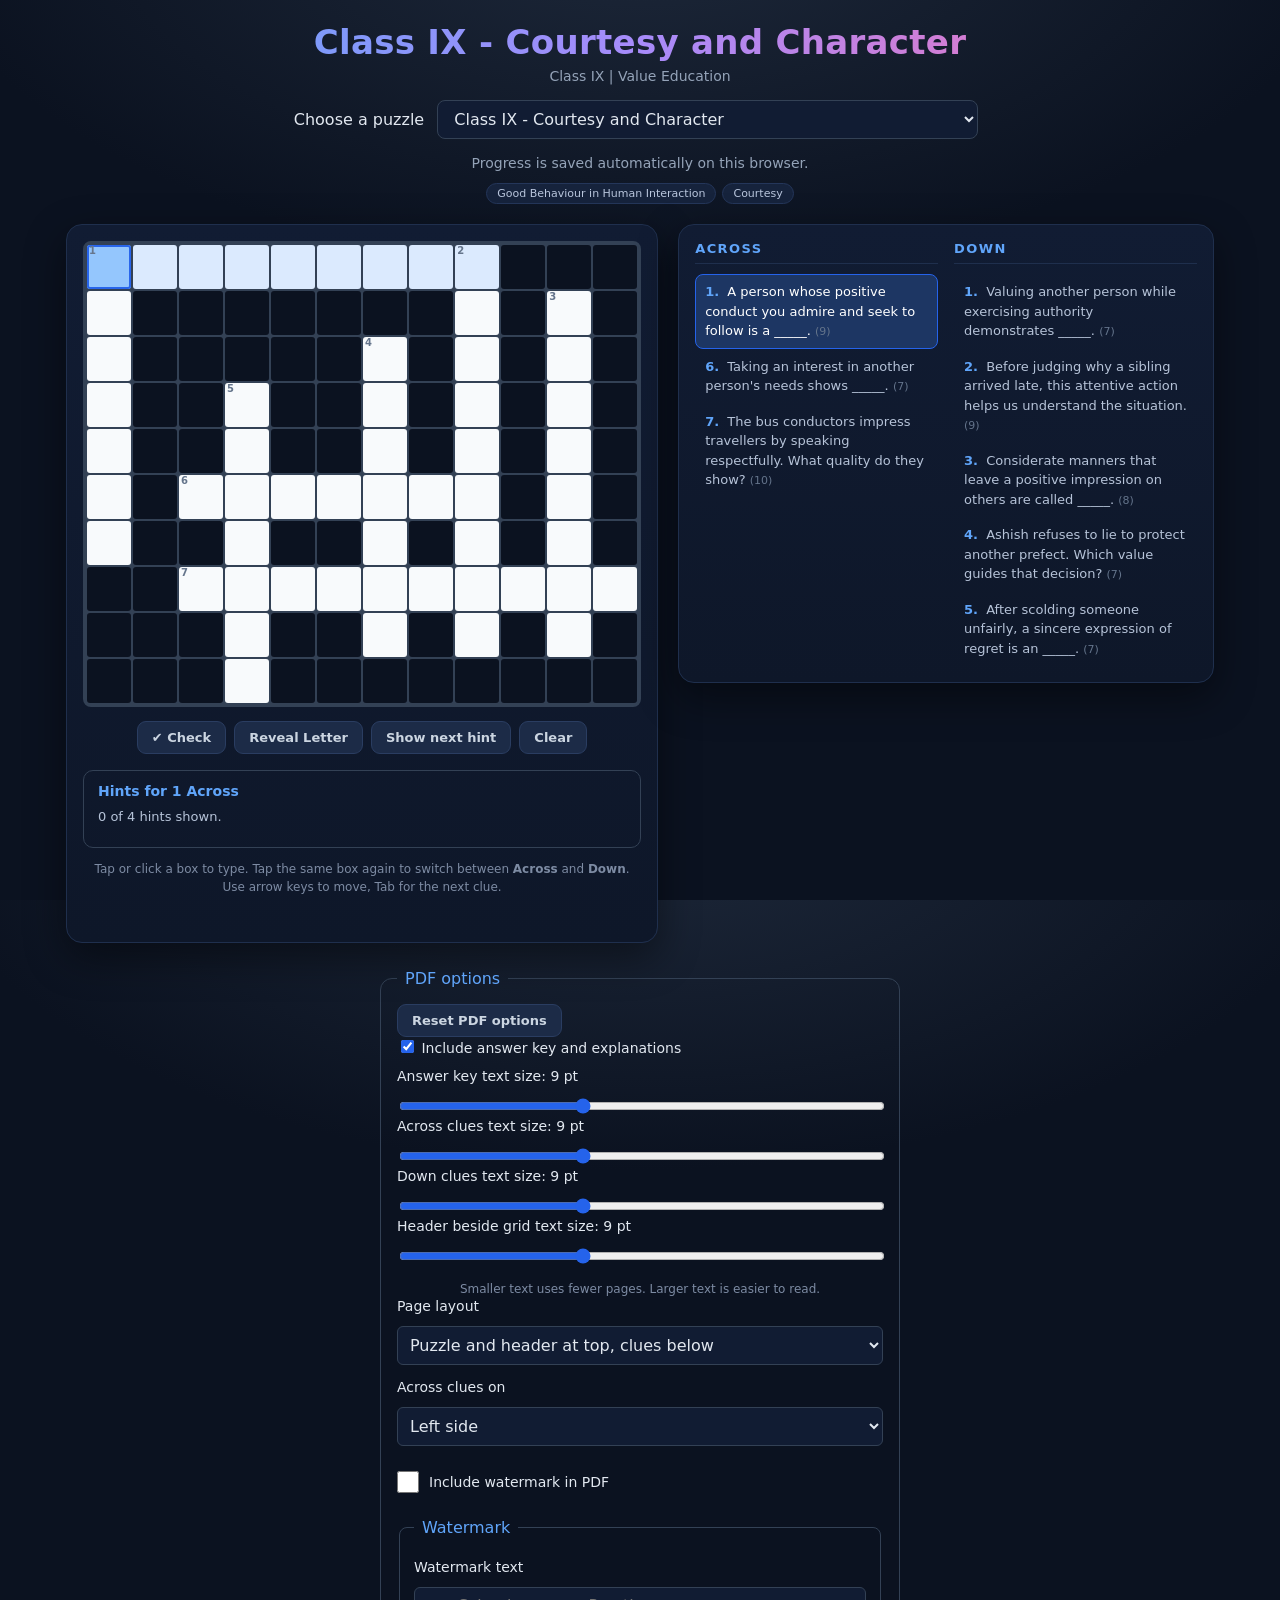
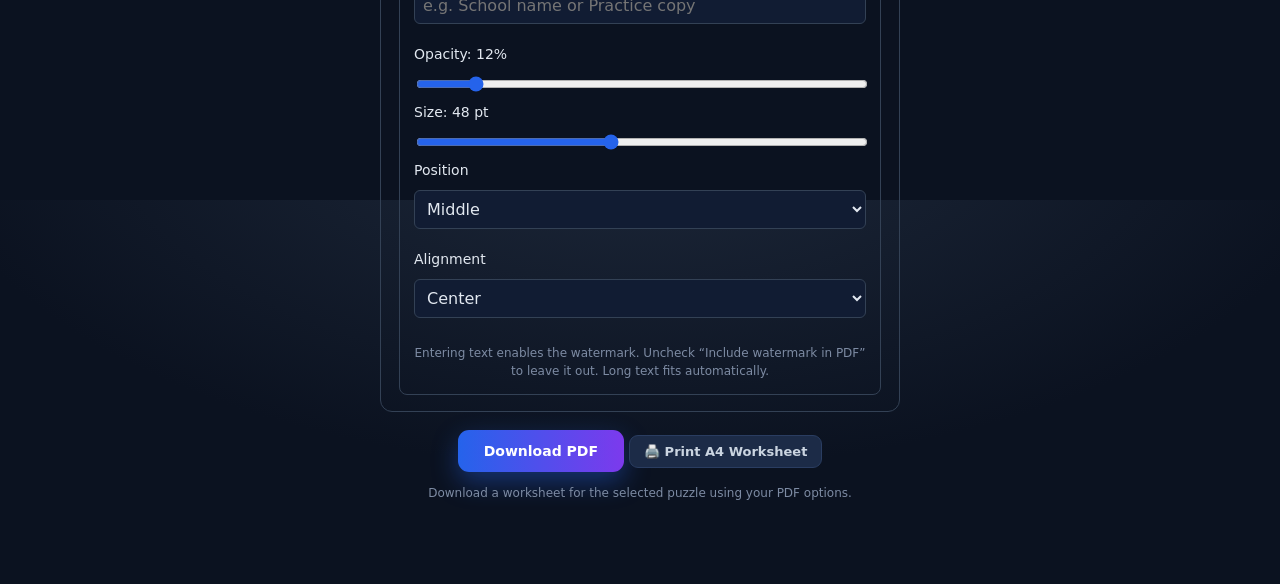
==== commit 48236bbb: "Add PDF layouts with full-height right clue column" ====
--- a/crossword/index.html
+++ b/crossword/index.html
@@ -67,6 +67,12 @@
       <label for="pdf-header-text-size">Header beside grid text size: <output id="pdf-header-text-size-value" for="pdf-header-text-size">9 pt</output></label>
       <input id="pdf-header-text-size" type="range" min="6" max="14" step="0.5" value="9">
       <p class="hint">Smaller text uses fewer pages. Larger text is easier to read.</p>
+      <label for="pdf-layout">Page layout</label>
+      <select id="pdf-layout">
+        <option value="standard">Puzzle and header at top, clues below</option>
+        <option value="right-across">Across on full right half; header, puzzle, Down on left</option>
+        <option value="right-down">Down on full right half; header, puzzle, Across on left</option>
+      </select>
       <label for="pdf-across-side">Across clues on</label>
       <select id="pdf-across-side">
         <option value="left">Left side</option>
@@ -107,7 +113,7 @@
 <div id="print-area"></div>
 
 <script src="vendor/qrcode.js"></script>
-<script src="pdf.js?v=20261007-section-sizes"></script>
-<script src="script.js?v=20261007-reset-pdf"></script>
+<script src="pdf.js?v=20261007-half-layout"></script>
+<script src="script.js?v=20261007-half-layout"></script>
 </body>
 </html>
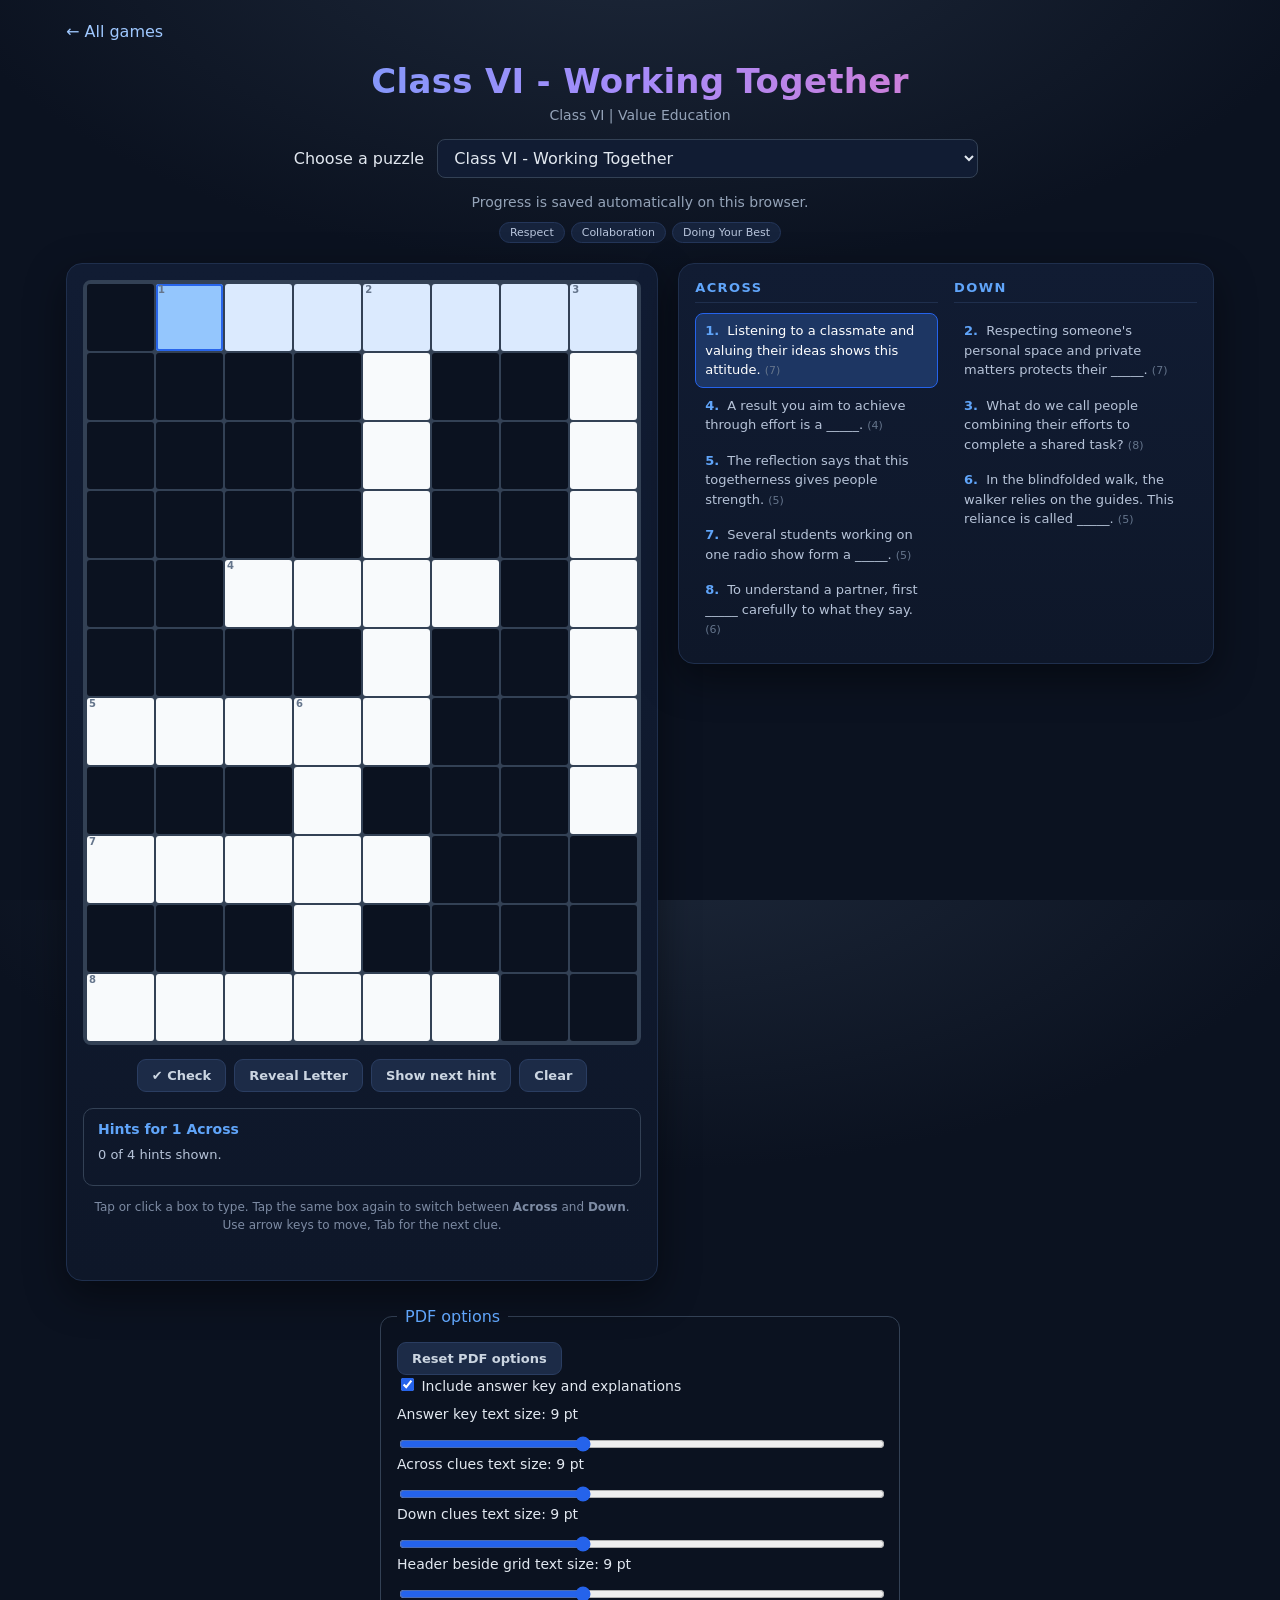
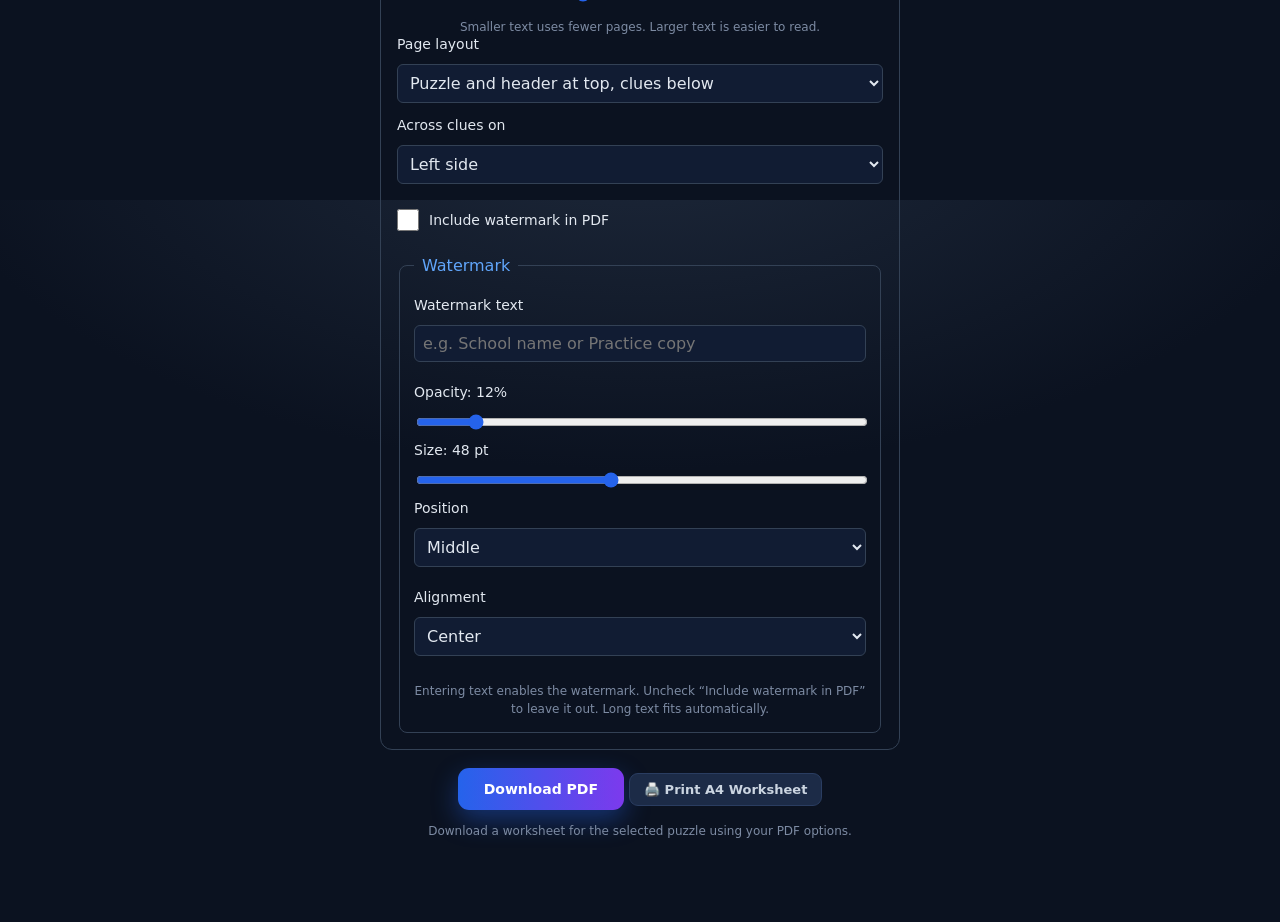
==== commit ab425a3c: "Add homepage PWA installation and crossword home navigation" ====
--- a/crossword/index.html
+++ b/crossword/index.html
@@ -4,12 +4,13 @@
 <meta charset="utf-8">
 <meta name="viewport" content="width=device-width, initial-scale=1">
 <title>Value Education Crossword — Classes III–V</title>
-<link rel="stylesheet" href="style.css">
+<link rel="stylesheet" href="style.css?v=20261007-home-link">
 </head>
 <body>
 
 <!-- ============ INTERACTIVE APP ============ -->
 <div class="app">
+  <a class="home" href="../index.html">← All games</a>
   <header class="top">
     <h1>Value Education Crossword</h1>
     <p>Classes III – V &nbsp;•&nbsp; CBSE Value Education</p>
--- a/crossword/style.css
+++ b/crossword/style.css
@@ -13,6 +13,10 @@
   min-height:100vh;
 }
 .app{max-width:1180px;margin:0 auto;padding:22px 16px 70px}
+
+.home{display:inline-block;margin-bottom:20px;color:#9fc8ff;text-decoration:none}
+.home:hover{text-decoration:underline}
+.home:focus-visible{outline:3px solid var(--accent2);outline-offset:5px}
 
 /* ---------- Header ---------- */
 header.top{text-align:center;margin-bottom:20px}
